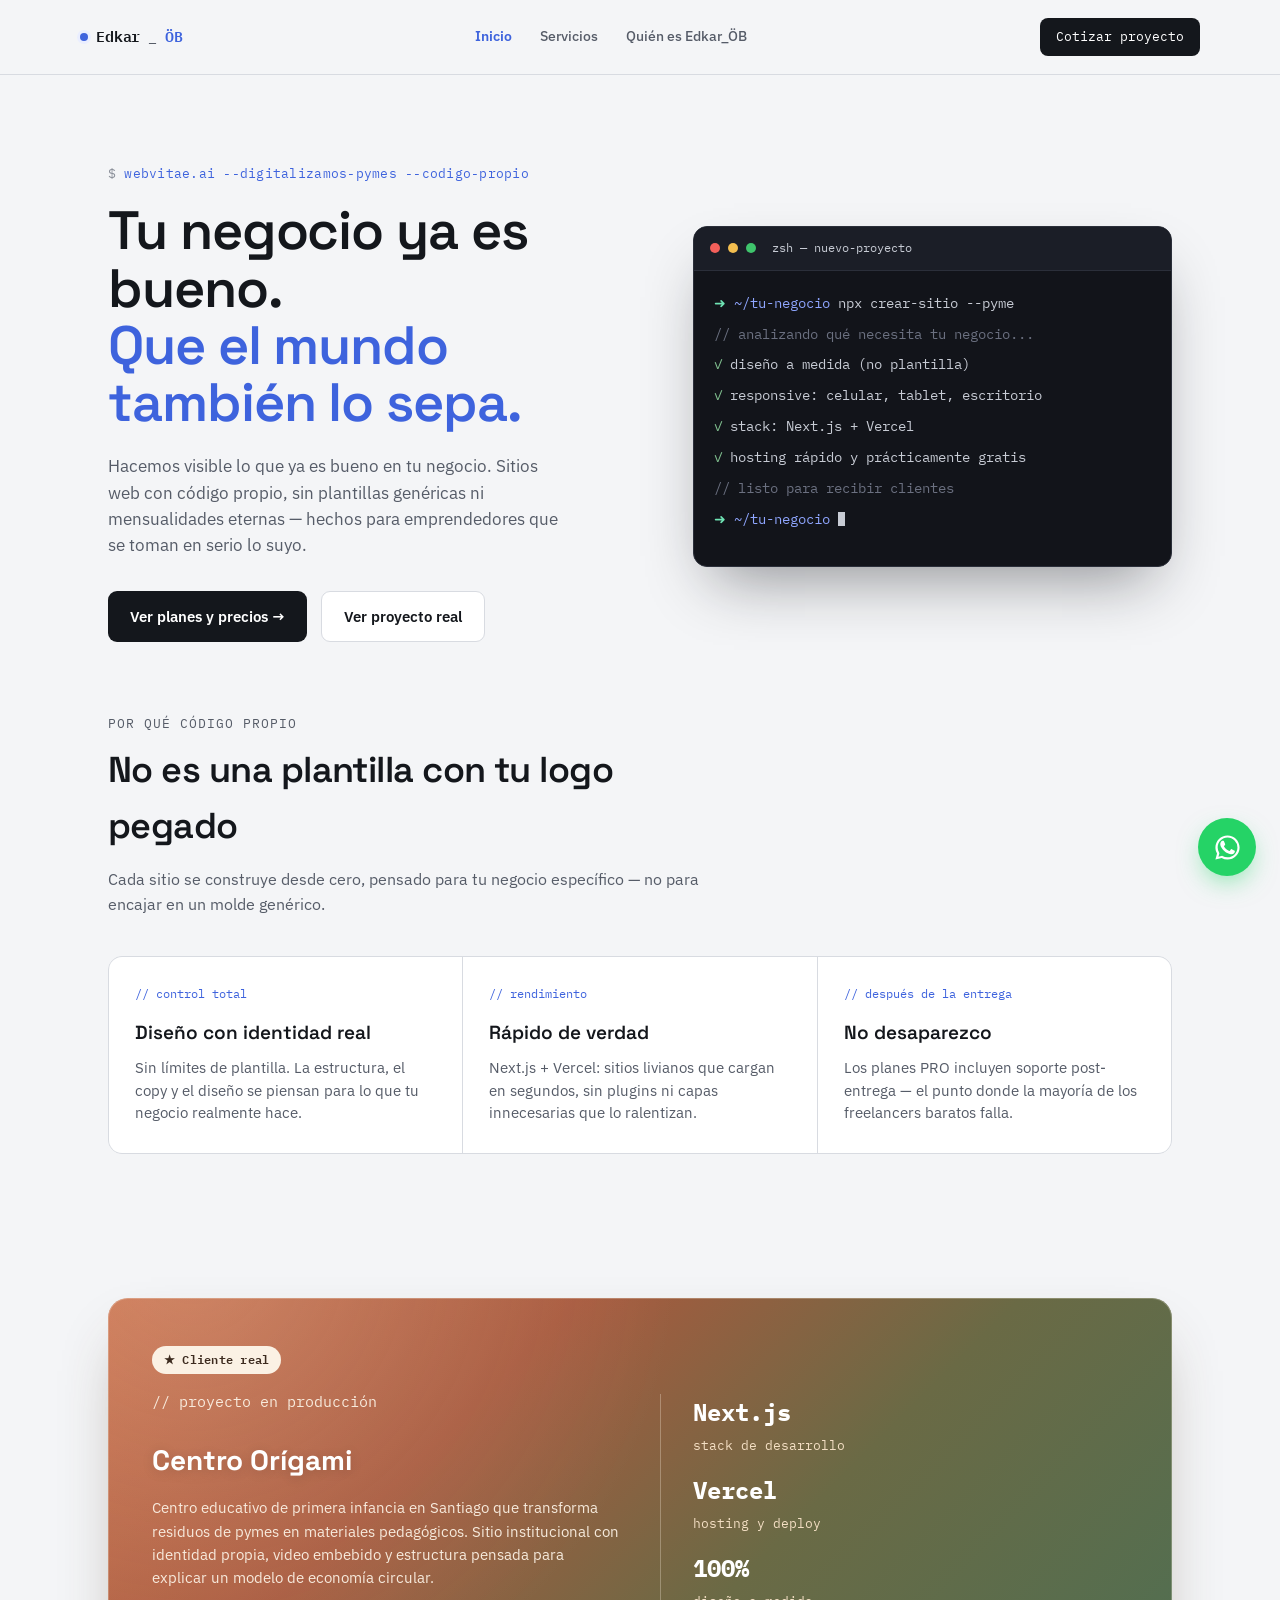
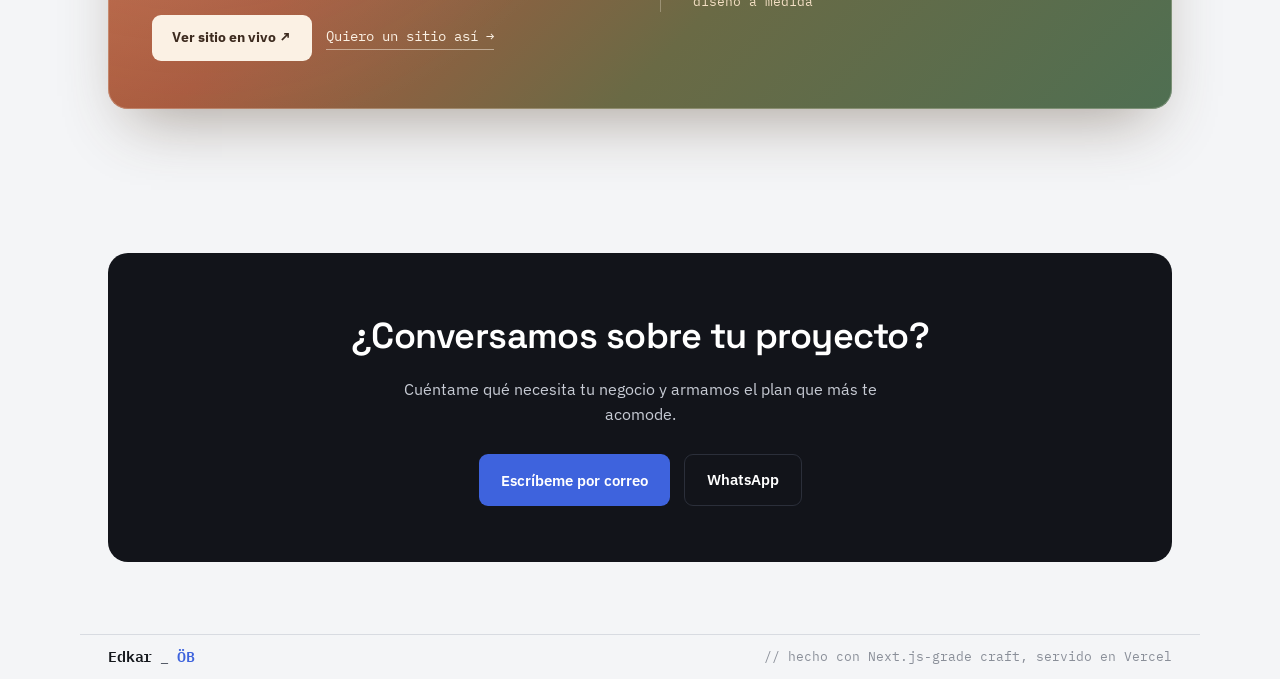
==== index.html @ 4c7115e2 "Editar . del header" ====
<!DOCTYPE html>
<html lang="es">
<head>
<meta charset="UTF-8">
<meta name="viewport" content="width=device-width, initial-scale=1.0">
<title>webvitae.ai — Digitalizamos pymes y emprendedores</title>
<meta name="description" content="Hacemos visible lo que ya es bueno en tu negocio. Sitios web con código propio para emprendedores y pymes chilenas.">
<link rel="preconnect" href="https://fonts.googleapis.com">
<link rel="preconnect" href="https://fonts.gstatic.com" crossorigin>
<link href="https://fonts.googleapis.com/css2?family=Space+Grotesk:wght@400;500;600;700&family=IBM+Plex+Sans:wght@400;500;600&family=IBM+Plex+Mono:wght@400;500;600&display=swap" rel="stylesheet">
<link rel="stylesheet" href="style.css">
</head>
<body>

<a href="https://wa.me/56988052031" target="_blank" rel="noopener" class="wa-float" aria-label="Escríbeme por WhatsApp">
  <svg viewBox="0 0 24 24" fill="#fff" xmlns="http://www.w3.org/2000/svg">
    <path d="M17.472 14.382c-.297-.149-1.758-.867-2.03-.967-.273-.099-.471-.148-.67.15-.197.297-.767.966-.94 1.164-.173.199-.347.223-.644.075-.297-.15-1.255-.463-2.39-1.475-.883-.788-1.48-1.761-1.653-2.059-.173-.297-.018-.458.13-.606.134-.133.298-.347.446-.52.149-.174.198-.298.298-.497.099-.198.05-.371-.025-.52-.075-.149-.669-1.612-.916-2.207-.242-.579-.487-.5-.669-.51-.173-.008-.371-.01-.57-.01-.198 0-.52.074-.792.372-.272.297-1.04 1.016-1.04 2.479 0 1.462 1.065 2.875 1.213 3.074.149.198 2.096 3.2 5.077 4.487.709.306 1.262.489 1.694.625.712.227 1.36.195 1.871.118.571-.085 1.758-.719 2.006-1.413.248-.694.248-1.289.173-1.413-.074-.124-.272-.198-.57-.347z"/>
    <path d="M12.004 2c-5.523 0-10 4.477-10 10 0 1.767.463 3.484 1.343 5.001L2 22l5.117-1.334A9.96 9.96 0 0012.004 22c5.523 0 10-4.477 10-10s-4.477-10-10-10zm0 18.166a8.14 8.14 0 01-4.152-1.136l-.298-.177-3.037.791.81-2.96-.194-.304a8.145 8.145 0 01-1.264-4.38c0-4.508 3.669-8.177 8.177-8.177 2.183 0 4.236.851 5.782 2.398a8.12 8.12 0 012.396 5.781c-.001 4.508-3.67 8.164-8.22 8.164z"/>
  </svg>
</a>

<header>
  <div class="wrap nav">
    <a href="index.html" style="text-decoration:none;color:inherit;">
      <div class="brand"><span class="dot"></span>Edkar<span style="color:var(--ink-soft)">_</span><span style="color:var(--accent)">ÖB</span></div>
    </a>
    <ul class="nav-links nav-mobile-hide">
      <li><a href="index.html" class="active">Inicio</a></li>
      <li><a href="servicios.html">Servicios</a></li>
      <li><a href="quien-es.html">Quién es Edkar_ÖB</a></li>
    </ul>
        <button type="button" class="nav-toggle" onclick="document.querySelector('.nav-links').classList.toggle('open')" aria-label="Abrir menú">
      <span></span><span></span><span></span>
    </button>
    <a class="nav-cta" href="servicios.html#planes">Cotizar proyecto</a>
  </div>
</header>

<main class="wrap">

  <!-- HERO -->
  <section class="hero" style="padding-bottom:0;">
    <div>
      <p class="eyebrow">webvitae.ai --digitalizamos-pymes --codigo-propio</p>
      <h1>Tu negocio ya es bueno.<br><em>Que el mundo también lo sepa.</em></h1>
      <p class="hero-sub">Hacemos visible lo que ya es bueno en tu negocio. Sitios web con código propio, sin plantillas genéricas ni mensualidades eternas — hechos para emprendedores que se toman en serio lo suyo.</p>
      <div class="hero-actions">
        <a href="servicios.html" class="btn btn-primary">Ver planes y precios →</a>
        <a href="#proyecto" class="btn btn-ghost">Ver proyecto real</a>
      </div>
    </div>

    <div class="terminal">
      <div class="terminal-bar">
        <span class="terminal-dot r"></span>
        <span class="terminal-dot y"></span>
        <span class="terminal-dot g"></span>
        <span class="terminal-title">zsh — nuevo-proyecto</span>
      </div>
      <div class="terminal-body">
        <p class="line"><span class="prompt">➜</span> <span class="path">~/tu-negocio</span> npx crear-sitio --pyme</p>
        <p class="line comment">// analizando qué necesita tu negocio...</p>
        <p class="line"><span class="ok">✓</span> diseño a medida (no plantilla)</p>
        <p class="line"><span class="ok">✓</span> responsive: celular, tablet, escritorio</p>
        <p class="line"><span class="ok">✓</span> stack: Next.js + Vercel</p>
        <p class="line"><span class="ok">✓</span> hosting rápido y prácticamente gratis</p>
        <p class="line comment">// listo para recibir clientes</p>
        <p class="line"><span class="prompt">➜</span> <span class="path">~/tu-negocio</span> <span class="cursor"></span></p>
      </div>
    </div>
  </section>

  <!-- DIFERENCIADORES -->
  <section id="servicios">
    <div class="section-head">
      <p class="kicker">Por qué código propio</p>
      <h2>No es una plantilla con tu logo pegado</h2>
      <p class="section-sub">Cada sitio se construye desde cero, pensado para tu negocio específico — no para encajar en un molde genérico.</p>
    </div>
    <div class="diff-grid">
      <div class="diff-card">
        <span class="tag">// control total</span>
        <h3>Diseño con identidad real</h3>
        <p>Sin límites de plantilla. La estructura, el copy y el diseño se piensan para lo que tu negocio realmente hace.</p>
      </div>
      <div class="diff-card">
        <span class="tag">// rendimiento</span>
        <h3>Rápido de verdad</h3>
        <p>Next.js + Vercel: sitios livianos que cargan en segundos, sin plugins ni capas innecesarias que lo ralentizan.</p>
      </div>
      <div class="diff-card">
        <span class="tag">// después de la entrega</span>
        <h3>No desaparezco</h3>
        <p>Los planes PRO incluyen soporte post-entrega — el punto donde la mayoría de los freelancers baratos falla.</p>
      </div>
    </div>
  </section>

  <!-- PROYECTO REAL -->
  <section id="proyecto">
    <div class="case">
      <div>
        <span class="case-badge">★ Cliente real</span>
        <p class="case-label">// proyecto en producción</p>
        <h3>Centro Orígami</h3>
        <p>Centro educativo de primera infancia en Santiago que transforma residuos de pymes en materiales pedagógicos. Sitio institucional con identidad propia, video embebido y estructura pensada para explicar un modelo de economía circular.</p>
        <div class="case-actions">
          <a class="case-cta" href="https://centro-origami.vercel.app/" target="_blank" rel="noopener">Ver sitio en vivo ↗</a>
          <a class="case-link" href="servicios.html">Quiero un sitio así →</a>
        </div>
      </div>
      <div class="case-stats">
        <div class="case-stat"><b>Next.js</b><span>stack de desarrollo</span></div>
        <div class="case-stat"><b>Vercel</b><span>hosting y deploy</span></div>
        <div class="case-stat"><b>100%</b><span>diseño a medida</span></div>
      </div>
    </div>
  </section>

  <!-- CTA -->
  <section id="contacto">
    <div class="cta">
      <h2>¿Conversamos sobre tu proyecto?</h2>
      <p>Cuéntame qué necesita tu negocio y armamos el plan que más te acomode.</p>
      <div class="hero-actions">
        <button type="button" class="btn btn-primary" style="background:var(--accent);color:#fff;border:none;cursor:pointer;font-family:inherit;" onclick="document.getElementById('modalContacto').classList.add('is-open')">Escríbeme por correo</button>
        <a class="btn btn-ghost" href="https://wa.me/56988052031" target="_blank" rel="noopener">WhatsApp</a>
      </div>
    </div>
  </section>

</main>

<footer class="wrap">
  <div class="brand">Edkar<span style="color:var(--ink-soft)">_</span><span style="color:var(--accent)">ÖB</span></div>
  <p class="foot-note">// hecho con Next.js-grade craft, servido en Vercel</p>
</footer>

<!-- MODAL CONTACTO -->
<div class="modal-overlay" id="modalContacto">
  <div class="modal">
    <button type="button" class="modal-close" onclick="document.getElementById('modalContacto').classList.remove('is-open')">✕</button>
    <h3>Escríbeme por correo</h3>
    <p class="modal-sub">Cuéntame de tu proyecto y te respondo directo a tu bandeja.</p>
    <form id="formContacto">
      <input type="hidden" name="access_key" value="90b318c3-a64d-4659-b6a1-30e9441a977b">
      <input type="hidden" name="subject" value="Nuevo contacto desde webvitae.ai">
      <div class="modal-field">
        <label for="fc-nombre">Nombre</label>
        <input id="fc-nombre" type="text" name="name" required>
      </div>
      <div class="modal-field">
        <label for="fc-email">Tu correo</label>
        <input id="fc-email" type="email" name="email" required>
      </div>
      <div class="modal-field">
        <label for="fc-mensaje">Mensaje</label>
        <textarea id="fc-mensaje" name="message" rows="4" required></textarea>
      </div>
      <button type="submit" class="modal-submit" id="fc-submit">Enviar mensaje</button>
      <p class="modal-status" id="fc-status"></p>
    </form>
  </div>
</div>

<script>
  document.getElementById('modalContacto').addEventListener('click', function(e){
    if(e.target === this){ this.classList.remove('is-open'); }
  });

  document.getElementById('formContacto').addEventListener('submit', async function(e){
    e.preventDefault();
    const btn = document.getElementById('fc-submit');
    const status = document.getElementById('fc-status');
    const data = new FormData(this);

    btn.disabled = true;
    btn.textContent = 'Enviando...';
    status.textContent = '';
    status.className = 'modal-status';

    try{
      const res = await fetch('https://api.web3forms.com/submit', {
        method: 'POST',
        headers: { 'Accept': 'application/json' },
        body: data
      });
      const result = await res.json();
      if(result.success){
        status.textContent = '¡Listo! Tu mensaje fue enviado, te responderé pronto.';
        status.className = 'modal-status ok';
        this.reset();
      } else {
        status.textContent = 'Algo falló al enviar. Intenta de nuevo o escríbeme directo a edkarob@gmail.com';
        status.className = 'modal-status err';
      }
    } catch(err){
      status.textContent = 'Algo falló al enviar. Intenta de nuevo o escríbeme directo a edkarob@gmail.com';
      status.className = 'modal-status err';
    } finally {
      btn.disabled = false;
      btn.textContent = 'Enviar mensaje';
    }
  });
</script>

</body>
</html>
---- style.css ----
:root{
    --bg:#F4F5F7;
    --bg-alt:#ECEDF1;
    --ink:#14171C;
    --ink-soft:#565C68;
    --line:#D8DBE1;
    --surface:#12141A;
    --surface-2:#1B1E27;
    --surface-line:#2B2F3A;
    --paper-on-dark:#C7CBD4;
    --accent:#3E63DD;
    --accent-soft:#EAEEFF;
    --pro:#E8A33D;
    --pro-soft:#FCF1DD;
    --diff-add:#4C8C5C;
    --diff-add-bg:#E7F3E9;
    --diff-add-bg-dark:#1C2A20;
    --diff-add-dark:#7FBE8E;
    --diff-off:#8A8F99;
    --radius:14px;
    --font-display:'Space Grotesk', sans-serif;
    --font-body:'IBM Plex Sans', sans-serif;
    --font-mono:'IBM Plex Mono', monospace;
  }

  *{box-sizing:border-box;}
  html{scroll-behavior:smooth;}
  body{
    margin:0;
    background:var(--bg);
    color:var(--ink);
    font-family:var(--font-body);
    line-height:1.55;
    -webkit-font-smoothing:antialiased;
  }
  img{max-width:100%;display:block;}
  a{color:inherit;}
  ::selection{background:var(--accent);color:#fff;}

  .wrap{
    max-width:1120px;
    margin:0 auto;
    padding:0 28px;
  }

  /* ---------- Header ---------- */
  header{
    position:sticky;
    top:0;
    z-index:50;
    background:rgba(244,245,247,0.86);
    backdrop-filter:blur(10px);
    border-bottom:1px solid var(--line);
  }
  .nav{position:relative;
    display:flex;
    align-items:center;
    justify-content:space-between;
    padding:18px 0;
  }
  .brand{
    font-family:var(--font-mono);
    font-weight:600;
    font-size:15px;
    letter-spacing:-0.01em;
    display:flex;
    align-items:center;
    gap:8px;
  }
  .brand .dot{
    width:8px;height:8px;border-radius:50%;
    background:var(--accent);
    box-shadow:0 0 0 3px var(--accent-soft);
  }
  .nav-links{
    display:flex;
    gap:28px;
    font-size:14px;
    font-weight:500;
    list-style:none;
    margin:0;padding:0;
  }
  .nav-links a{text-decoration:none;color:var(--ink-soft);display:inline-block;transition:color .18s ease, transform .18s ease;}
  .nav-links a:hover{color:var(--accent);transform:translateY(-2px);}
  .nav-links a.active{color:var(--accent);font-weight:600;}
  .nav-cta{
    font-family:var(--font-mono);
    font-size:13px;
    background:var(--ink);
    color:#fff;
    padding:9px 16px;
    border-radius:8px;
    text-decoration:none;
    white-space:nowrap;
    transition:transform .15s ease, box-shadow .15s ease, background .15s ease;
  }
  .nav-cta:hover{
    transform:translateY(-1px);
    background:var(--accent);
    box-shadow:0 8px 18px -6px rgba(62,99,221,0.45);
  }
  .nav-mobile-hide{display:flex;}
.nav-toggle{display:none;background:none;border:none;cursor:pointer;padding:6px;flex-direction:column;gap:5px;}
.nav-toggle span{display:block;width:22px;height:2px;background:var(--ink);border-radius:2px;}
@media (max-width:720px){
  .nav-mobile-hide{display:none;}
  .nav-toggle{display:flex;}
  .nav-links.open{display:flex;flex-direction:column;position:absolute;top:100%;left:0;right:0;background:var(--bg);border-bottom:1px solid var(--line);padding:16px 18px;gap:14px;box-shadow:0 12px 24px -12px rgba(0,0,0,0.15);}
}

  /* ---------- Hero / terminal ---------- */
  .hero{
    padding:76px 0 64px;
    display:grid;
    grid-template-columns:1.05fr 0.95fr;
    gap:56px;
    align-items:center;
  }
  @media (max-width:900px){
    .hero{grid-template-columns:1fr;padding:48px 0 40px;gap:40px;}
  }
  .eyebrow{
    font-family:var(--font-mono);
    font-size:13px;
    color:var(--accent);
    letter-spacing:0.02em;
    margin-bottom:18px;
    display:flex;
    align-items:center;
    gap:8px;
  }
  .eyebrow::before{content:"$";color:var(--diff-off);}
  h1{
    font-family:var(--font-display);
    font-size:clamp(34px,4.6vw,54px);
    line-height:1.06;
    letter-spacing:-0.02em;
    margin:0 0 22px;
    font-weight:600;
  }
  h1 em{
    font-style:normal;
    color:var(--accent);
  }
  .hero-sub{
    font-size:17px;
    color:var(--ink-soft);
    max-width:46ch;
    margin:0 0 32px;
  }
  .hero-actions{
    display:flex;
    gap:14px;
    flex-wrap:wrap;
  }
  .btn{
    font-family:var(--font-body);
    font-weight:600;
    font-size:15px;
    padding:13px 22px;
    border-radius:9px;
    text-decoration:none;
    display:inline-flex;
    align-items:center;
    gap:8px;
    transition:transform .15s ease, box-shadow .15s ease;
  }
  .btn-primary{
    background:var(--ink);
    color:#fff;
  }
  .btn-primary:hover{transform:translateY(-1px);box-shadow:0 6px 16px rgba(20,23,28,0.22);}
  .btn-ghost{
    border:1px solid var(--line);
    color:var(--ink);
    background:#fff;
  }
  .btn-ghost:hover{border-color:var(--ink);}

  /* terminal card */
  .terminal{
    background:var(--surface);
    border-radius:var(--radius);
    overflow:hidden;
    box-shadow:0 30px 60px -20px rgba(18,20,26,0.45);
    border:1px solid var(--surface-line);
  }
  .terminal-bar{
    display:flex;
    align-items:center;
    gap:8px;
    padding:12px 16px;
    background:var(--surface-2);
    border-bottom:1px solid var(--surface-line);
  }
  .terminal-dot{width:10px;height:10px;border-radius:50%;}
  .terminal-dot.r{background:#F35F5A;}
  .terminal-dot.y{background:#F3BE4F;}
  .terminal-dot.g{background:#3FC46C;}
  .terminal-title{
    margin-left:8px;
    font-family:var(--font-mono);
    font-size:12px;
    color:var(--paper-on-dark);
  }
  .terminal-body{
    padding:22px 20px 26px;
    font-family:var(--font-mono);
    font-size:13.5px;
    color:var(--paper-on-dark);
    min-height:230px;
  }

  .terminal-photo img{
  display:block;
  width:100%;
  height:320px;
  object-fit:cover;
  object-position:center 20%;
}
@media (max-width:900px){
  .terminal-photo img{height:260px;}
}

  .terminal-body .line{margin:0 0 10px;white-space:pre-wrap;}
  .terminal-body .prompt{color:#6FE3B4;}
  .terminal-body .path{color:#8FA6FF;}
  .terminal-body .comment{color:#6B7080;}
  .terminal-body .ok{color:#7FBE8E;}
  .cursor{
    display:inline-block;
    width:7px;height:14px;
    background:#C7CBD4;
    vertical-align:-2px;
    animation:blink 1s steps(1) infinite;
  }
  @keyframes blink{50%{opacity:0;}}
  @media (prefers-reduced-motion:reduce){
    .cursor{animation:none;}
  }

  /* ---------- Section shell ---------- */
  section{padding:72px 0;}
  .section-head{
    max-width:640px;
    margin:0 0 40px;
  }
  .kicker{
    font-family:var(--font-mono);
    font-size:12.5px;
    color:var(--ink-soft);
    text-transform:uppercase;
    letter-spacing:0.08em;
    margin:0 0 10px;
  }
  h2{
    font-family:var(--font-display);
    font-size:clamp(26px,3.2vw,36px);
    letter-spacing:-0.015em;
    margin:0 0 12px;
    font-weight:600;
  }
  .section-sub{color:var(--ink-soft);font-size:16px;margin:0;}

  /* ---------- Diferenciadores ---------- */
  .diff-grid{
    display:grid;
    grid-template-columns:repeat(3,1fr);
    gap:1px;
    background:var(--line);
    border:1px solid var(--line);
    border-radius:var(--radius);
    overflow:hidden;
  }
  @media (max-width:800px){
    .diff-grid{grid-template-columns:1fr;}
  }
  .diff-card{
    background:#fff;
    padding:28px 26px;
    transition:transform .22s ease, box-shadow .22s ease;
    position:relative;
    z-index:1;
  }
  .diff-card:hover{
    transform:translateY(-6px);
    box-shadow:0 20px 36px -16px rgba(62,99,221,0.45);
    border-bottom:2px solid var(--accent);
  }
  .diff-card .tag{
    font-family:var(--font-mono);
    font-size:12px;
    color:var(--accent);
    margin-bottom:14px;
    display:block;
  }
  .diff-card h3{
    font-family:var(--font-display);
    font-size:19px;
    margin:0 0 10px;
    font-weight:600;
  }
  .diff-card p{
    color:var(--ink-soft);
    font-size:14.5px;
    margin:0;
  }

  /* ---------- Proyecto real ---------- */
  .case{
    --clay:#C96F4A;
    --moss:#4F6F52;
    --cream:#FBF1E4;
    background:
      radial-gradient(circle at 8% -10%, rgba(251,241,228,0.18), transparent 45%),
      linear-gradient(135deg, var(--clay) 0%, #A85A3E 32%, #6A6A45 62%, var(--moss) 100%);
    border-radius:20px;
    padding:48px 44px;
    display:grid;
    grid-template-columns:1fr 1fr;
    gap:40px;
    align-items:center;
    color:var(--cream);
    position:relative;
    overflow:hidden;
    box-shadow:0 30px 60px -22px rgba(80,60,40,0.45);
  }
  .case::after{
    content:"";
    position:absolute;
    inset:0;
    border-radius:20px;
    border:1px solid rgba(251,241,228,0.25);
    pointer-events:none;
  }
  @media (max-width:800px){
    .case{grid-template-columns:1fr;padding:32px 26px;}
  }
  .case-badge{
    display:inline-flex;
    align-items:center;
    gap:6px;
    font-family:var(--font-mono);
    font-size:11.5px;
    font-weight:600;
    letter-spacing:0.02em;
    color:#3D2B1F;
    background:var(--cream);
    padding:5px 12px;
    border-radius:20px;
    margin-bottom:16px;
  }
  .case-label{
    font-family:var(--font-mono);
    font-size:12.5px;
    color:#F4DFC4;
    margin-bottom:10px;
  }
  .case h3{
    font-family:var(--font-display);
    font-size:28px;
    margin:0 0 14px;
    font-weight:700;
    color:#fff;
    text-shadow:0 2px 12px rgba(0,0,0,0.15);
  }
  .case p{
    color:var(--cream);
    opacity:0.95;
    font-size:15px;
    margin:0 0 26px;
  }
  .case-actions{
    display:flex;
    gap:14px;
    flex-wrap:wrap;
    align-items:center;
  }
  .case-link{
    font-family:var(--font-mono);
    font-size:14px;
    color:var(--cream);
    text-decoration:none;
    border-bottom:1px solid rgba(251,241,228,0.5);
    padding-bottom:2px;
  }
  .case-link:hover{border-color:var(--cream);}
  .case-cta{
    font-family:var(--font-body);
    font-weight:700;
    font-size:14px;
    background:var(--cream);
    color:#3D2B1F;
    padding:12px 20px;
    border-radius:9px;
    text-decoration:none;
    transition:transform .15s ease, box-shadow .15s ease;
  }
  .case-cta:hover{
    transform:translateY(-2px);
    box-shadow:0 10px 22px -8px rgba(0,0,0,0.35);
  }
  .case-stats{
    display:flex;
    flex-direction:column;
    gap:16px;
    font-family:var(--font-mono);
    border-left:1px solid rgba(251,241,228,0.3);
    padding-left:32px;
  }
  @media (max-width:800px){
    .case-stats{border-left:none;padding-left:0;border-top:1px solid rgba(251,241,228,0.3);padding-top:20px;}
  }
  .case-stat b{display:block;font-size:24px;color:#fff;font-weight:700;}
  .case-stat span{font-size:12.5px;color:#F4DFC4;}

  /* ---------- Pricing cards ---------- */
  .plans{
    display:grid;
    grid-template-columns:repeat(3,1fr);
    gap:20px;
    align-items:stretch;
  }
  @media (max-width:900px){
    .plans{grid-template-columns:1fr;}
  }
  .plan{
    background:var(--surface);
    border-radius:var(--radius);
    overflow:hidden;
    display:flex;
    flex-direction:column;
    border:1px solid var(--surface-line);
    position:relative;
    transition:transform .22s ease, box-shadow .22s ease, border-color .22s ease;
  }
  .plan:hover{
    transform:translateY(-6px);
    border-color:var(--accent);
    box-shadow:0 26px 44px -18px rgba(20,23,28,0.35);
  }
  .plan.is-pro{
    border-color:var(--accent);
    box-shadow:0 24px 48px -18px rgba(62,99,221,0.4);
  }
  .plan.is-pro:hover{
    transform:translateY(-6px) scale(1.015);
    border-color:var(--accent);
    box-shadow:0 30px 56px -16px rgba(62,99,221,0.55);
  }
  .plan-tab{
    display:flex;
    align-items:center;
    justify-content:space-between;
    padding:14px 18px;
    background:var(--surface-2);
    border-bottom:1px solid var(--surface-line);
  }
  .plan-tab .filename{
    font-family:var(--font-mono);
    font-size:12.5px;
    color:var(--paper-on-dark);
  }
  .badge-pro{
    font-family:var(--font-mono);
    font-size:10px;
    background:var(--accent);
    color:#fff;
    padding:3px 8px;
    border-radius:20px;
    font-weight:600;
    letter-spacing:0.02em;
  }
  .plan-head{
    padding:26px 22px 18px;
  }
  .plan-name{
    font-family:var(--font-display);
    font-size:27px;
    color:#fff;
    font-weight:700;
    letter-spacing:-0.01em;
    margin:0 0 6px;
  }
  .plan-tagline{
    font-size:13px;
    color:var(--diff-off);
    margin:0 0 20px;
  }
  .plan-price{
    font-family:var(--font-mono);
    font-size:32px;
    color:#fff;
    font-weight:600;
    display:flex;
    align-items:baseline;
    gap:6px;
  }
  .plan-price .cur{font-size:16px;color:var(--diff-off);}
  .plan-price.small{font-size:22px;}
  .plan-body{
    padding:4px 22px 26px;
    font-family:var(--font-mono);
    font-size:13px;
    flex:1;
    display:flex;
    flex-direction:column;
    gap:9px;
  }
  .plan-body .l{display:flex;gap:8px;color:#EDEFF3;}
  .plan-body .plus{color:var(--diff-add-dark);}
  .plan-body .minus{color:var(--diff-off);text-decoration:line-through;text-decoration-color:#3A3F4B;}
  .plan-foot{
    padding:18px 22px 26px;
  }
  .plan-btn{
    display:block;
    text-align:center;
    width:100%;
    padding:12px;
    border-radius:8px;
    font-weight:600;
    font-size:14px;
    text-decoration:none;
    background:#fff;
    color:var(--ink);
    transition:transform .18s ease, box-shadow .18s ease, background .18s ease;
  }
  .plan-btn:hover{
    transform:translateY(-2px);
    box-shadow:0 10px 22px -8px rgba(0,0,0,0.35);
    background:var(--accent);
    color:#fff;
  }
  .plan.is-pro .plan-btn{
    background:var(--accent);
    color:#fff;
  }
  .plan.is-pro .plan-btn:hover{
    background:#5a7ef0;
    color:#fff;
    box-shadow:0 10px 24px -8px rgba(62,99,221,0.55);
  }
  .plan-meta{
    font-family:var(--font-mono);
    font-size:11.5px;
    color:var(--diff-off);
    margin-top:10px;
    text-align:center;
  }

  /* ---------- Modal contacto ---------- */
  .modal-overlay{
    position:fixed;
    inset:0;
    background:rgba(15,17,21,0.6);
    backdrop-filter:blur(3px);
    display:none;
    align-items:center;
    justify-content:center;
    padding:20px;
    z-index:200;
  }
  .modal-overlay.is-open{display:flex;}
  .modal{
    background:#fff;
    border-radius:16px;
    width:100%;
    max-width:440px;
    padding:30px 28px 26px;
    position:relative;
    box-shadow:0 40px 80px -20px rgba(0,0,0,0.4);
  }
  .modal-close{
    position:absolute;
    top:16px;right:16px;
    width:30px;height:30px;
    border:none;
    background:var(--bg-alt);
    border-radius:50%;
    font-size:16px;
    cursor:pointer;
    color:var(--ink-soft);
    line-height:1;
  }
  .modal-close:hover{background:var(--line);color:var(--ink);}
  .modal h3{
    font-family:var(--font-display);
    font-size:21px;
    margin:0 0 6px;
    font-weight:600;
  }
  .modal p.modal-sub{
    color:var(--ink-soft);
    font-size:14px;
    margin:0 0 20px;
  }
  .modal-field{margin-bottom:14px;}
  .modal-field label{
    display:block;
    font-family:var(--font-mono);
    font-size:12px;
    color:var(--ink-soft);
    margin-bottom:6px;
  }
  .modal-field input,
  .modal-field textarea{
    width:100%;
    padding:11px 13px;
    border:1px solid var(--line);
    border-radius:8px;
    font-family:var(--font-body);
    font-size:14px;
    color:var(--ink);
    background:var(--bg);
    resize:vertical;
  }
  .modal-field input:focus,
  .modal-field textarea:focus{outline:2px solid var(--accent);outline-offset:1px;}
  .modal-submit{
    width:100%;
    padding:13px;
    border:none;
    border-radius:8px;
    background:var(--ink);
    color:#fff;
    font-weight:600;
    font-size:14.5px;
    cursor:pointer;
    transition:transform .15s ease, background .15s ease;
    margin-top:4px;
  }
  .modal-submit:hover{transform:translateY(-1px);background:var(--accent);}
  .modal-submit:disabled{opacity:0.6;cursor:not-allowed;transform:none;}
  .modal-status{
    font-size:13px;
    margin-top:12px;
    text-align:center;
  }
  .modal-status.ok{color:var(--diff-add);}
  .modal-status.err{color:#D9534F;}

  /* ---------- CTA / Footer ---------- */
  .cta{
    background:var(--surface);
    border-radius:20px;
    padding:56px 44px;
    text-align:center;
    color:#fff;
  }
  .cta h2{color:#fff;}
  .cta p{color:var(--paper-on-dark);max-width:52ch;margin:0 auto 28px;}
  .cta .hero-actions{justify-content:center;}
  .cta .btn-ghost{background:transparent;border-color:var(--surface-line);color:#fff;}

  footer{
    padding:36px 0 48px;
    border-top:1px solid var(--line);
    margin-top:20px;
    display:flex;
    justify-content:space-between;
    align-items:center;
    flex-wrap:wrap;
    gap:12px;
  }
  footer .brand{color:var(--ink);}
  footer .foot-note{
    font-family:var(--font-mono);
    font-size:12.5px;
    color:var(--diff-off);
  }
  /* ---------- Ajustes móvil (celular) ---------- */
  @media (max-width:600px){
    .wrap{padding:0 18px;}
    section{padding:48px 0;}
    .nav{padding:14px 0;}
    .brand{font-size:14px;}
    .nav-cta{font-size:12px;padding:8px 12px;}
    .terminal-body{font-size:12.5px;padding:18px 16px 22px;min-height:0;}
    .hero-actions .btn{width:100%;justify-content:center;}
    .plan-tab{flex-wrap:wrap;gap:8px;row-gap:6px;}
    .badge-pro{font-size:9px;padding:3px 7px;white-space:normal;text-align:center;}
    .plan-price{font-size:26px;}
    .case{padding:26px 20px;}
    .case h3{font-size:22px;}
    .cta{padding:40px 22px;}
    .cta .hero-actions{flex-direction:column;width:100%;}
    .cta .btn{width:100%;justify-content:center;}
    .modal{padding:26px 20px 22px;}
    footer{flex-direction:column;align-items:flex-start;}
  }
  /* ---------- Botón flotante WhatsApp ---------- */
  .wa-float{
    position:fixed;
    bottom:24px;
    right:24px;
    width:58px;
    height:58px;
    background:#25D366;
    border-radius:50%;
    display:flex;
    align-items:center;
    justify-content:center;
    box-shadow:0 10px 26px -6px rgba(37,211,102,0.55);
    z-index:150;
    transition:transform .2s ease, box-shadow .2s ease;
    animation:wa-pulse 2.6s ease-in-out infinite;
  }
  .wa-float:hover{
    transform:translateY(-3px) scale(1.06);
    box-shadow:0 14px 32px -6px rgba(37,211,102,0.7);
    animation-play-state:paused;
  }
  .wa-float svg{width:29px;height:29px;}
  @keyframes wa-pulse{
    0%,100%{box-shadow:0 10px 26px -6px rgba(37,211,102,0.55);}
    50%{box-shadow:0 10px 26px -6px rgba(37,211,102,0.9), 0 0 0 8px rgba(37,211,102,0.15);}
  }
  @media (prefers-reduced-motion:reduce){
    .wa-float{animation:none;}
  }
  @media (max-width:600px){
    .wa-float{width:52px;height:52px;bottom:18px;right:18px;}
    .wa-float svg{width:26px;height:26px;}
  }
@media (min-width:801px){
  .diff-grid-4{grid-template-columns:repeat(2,1fr);}
}
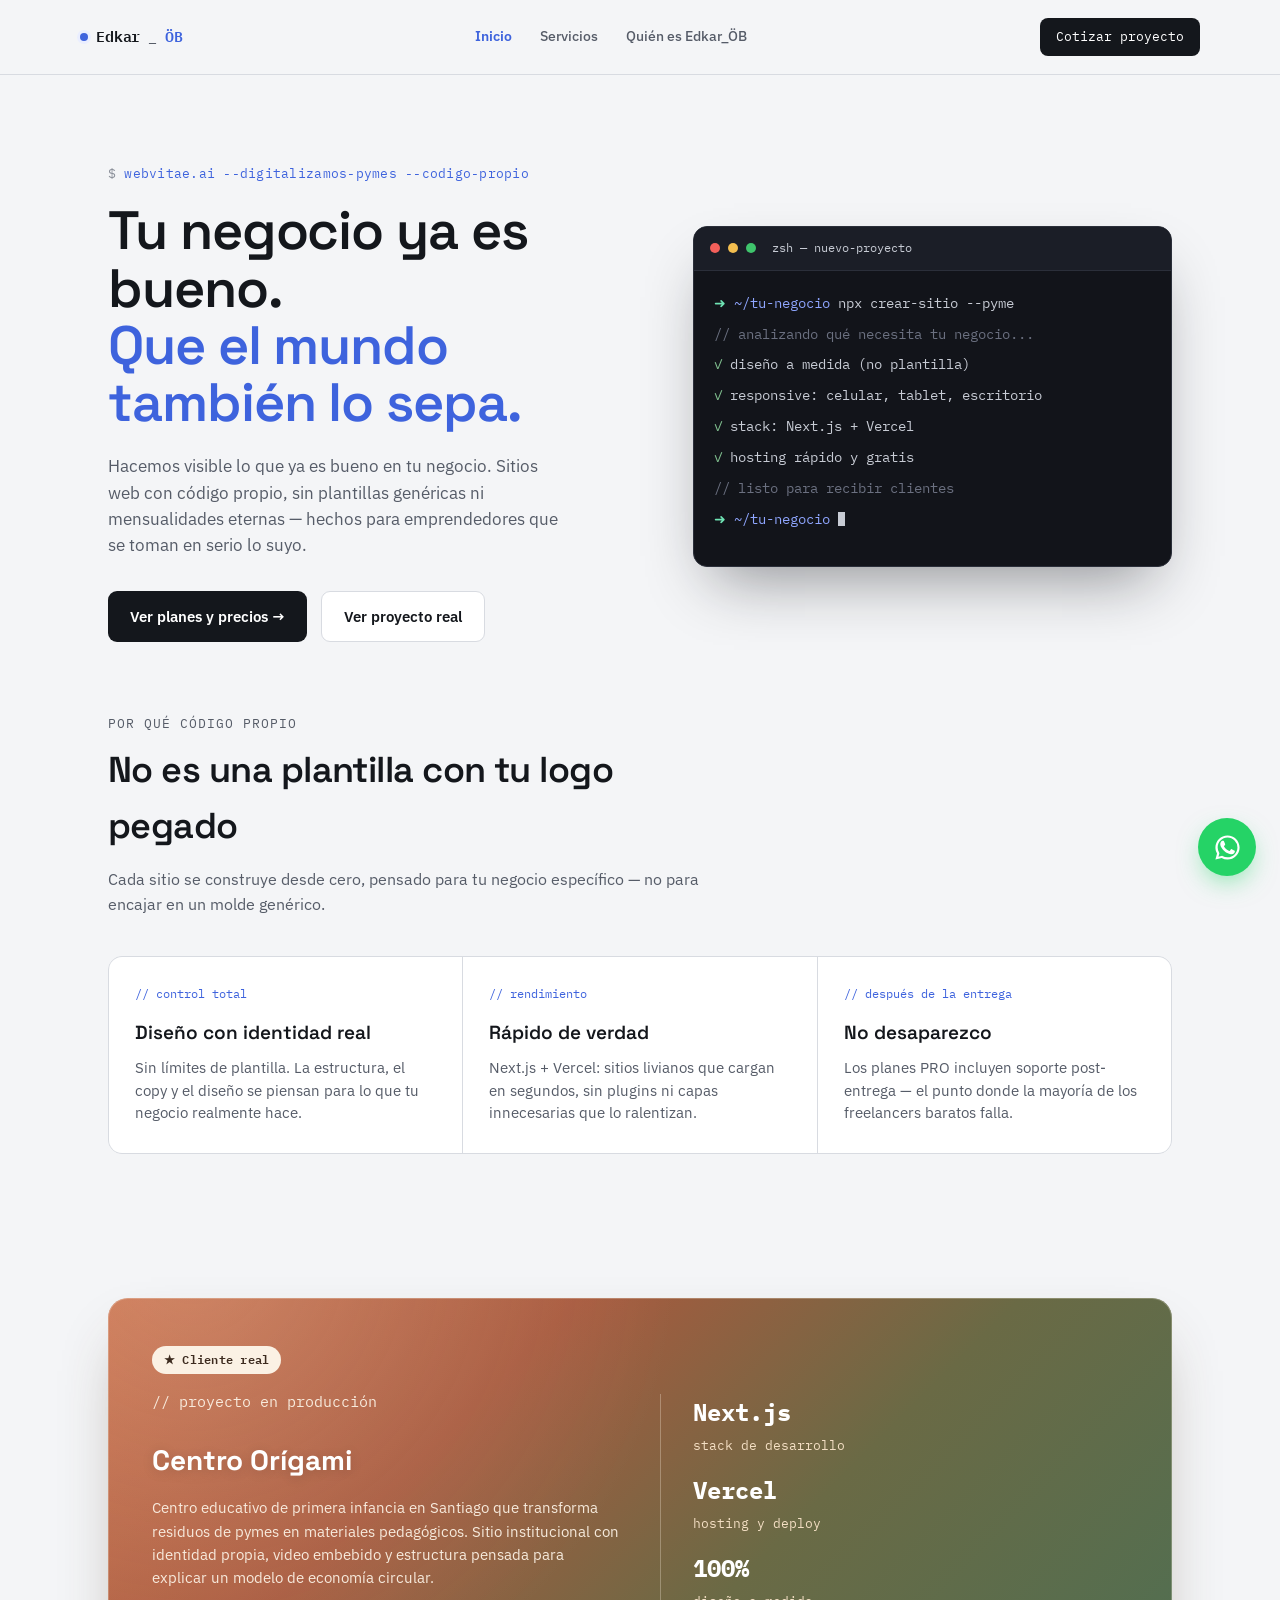
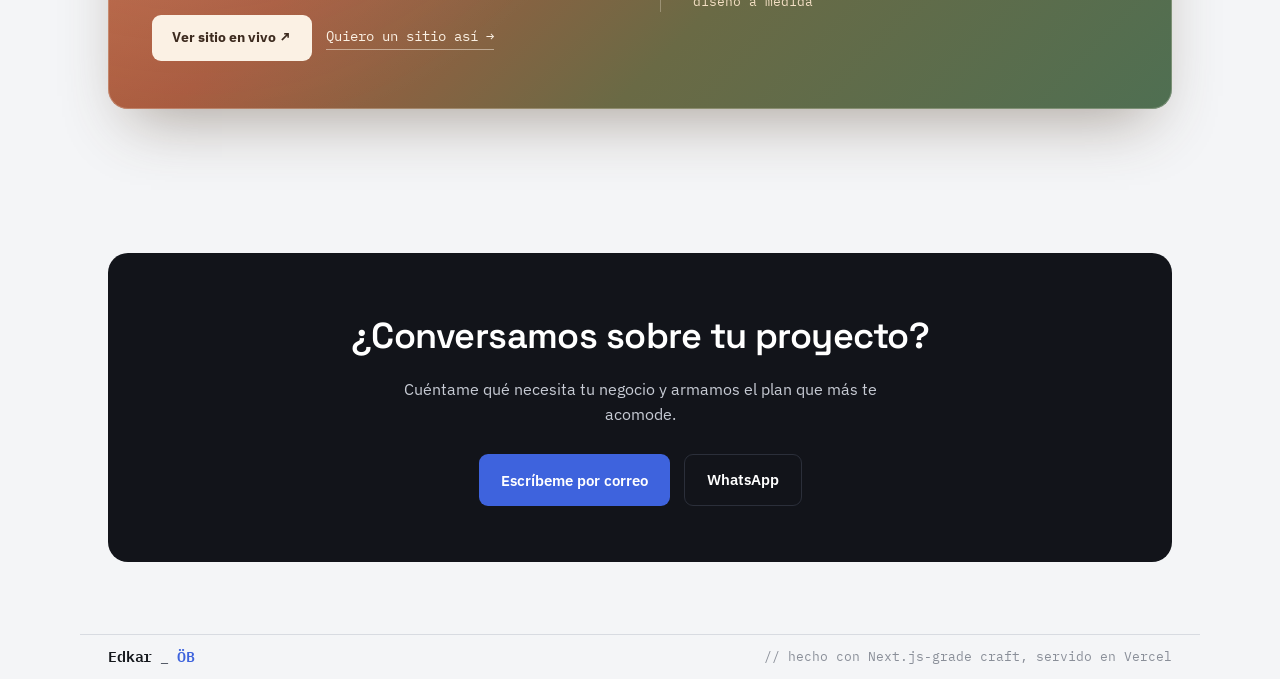
==== commit 5ff88c9e: "editar cuadro negro" ====
--- a/index.html
+++ b/index.html
@@ -63,7 +63,7 @@
         <p class="line"><span class="ok">✓</span> diseño a medida (no plantilla)</p>
         <p class="line"><span class="ok">✓</span> responsive: celular, tablet, escritorio</p>
         <p class="line"><span class="ok">✓</span> stack: Next.js + Vercel</p>
-        <p class="line"><span class="ok">✓</span> hosting rápido y prácticamente gratis</p>
+        <p class="line"><span class="ok">✓</span> hosting rápido y gratis</p>
         <p class="line comment">// listo para recibir clientes</p>
         <p class="line"><span class="prompt">➜</span> <span class="path">~/tu-negocio</span> <span class="cursor"></span></p>
       </div>
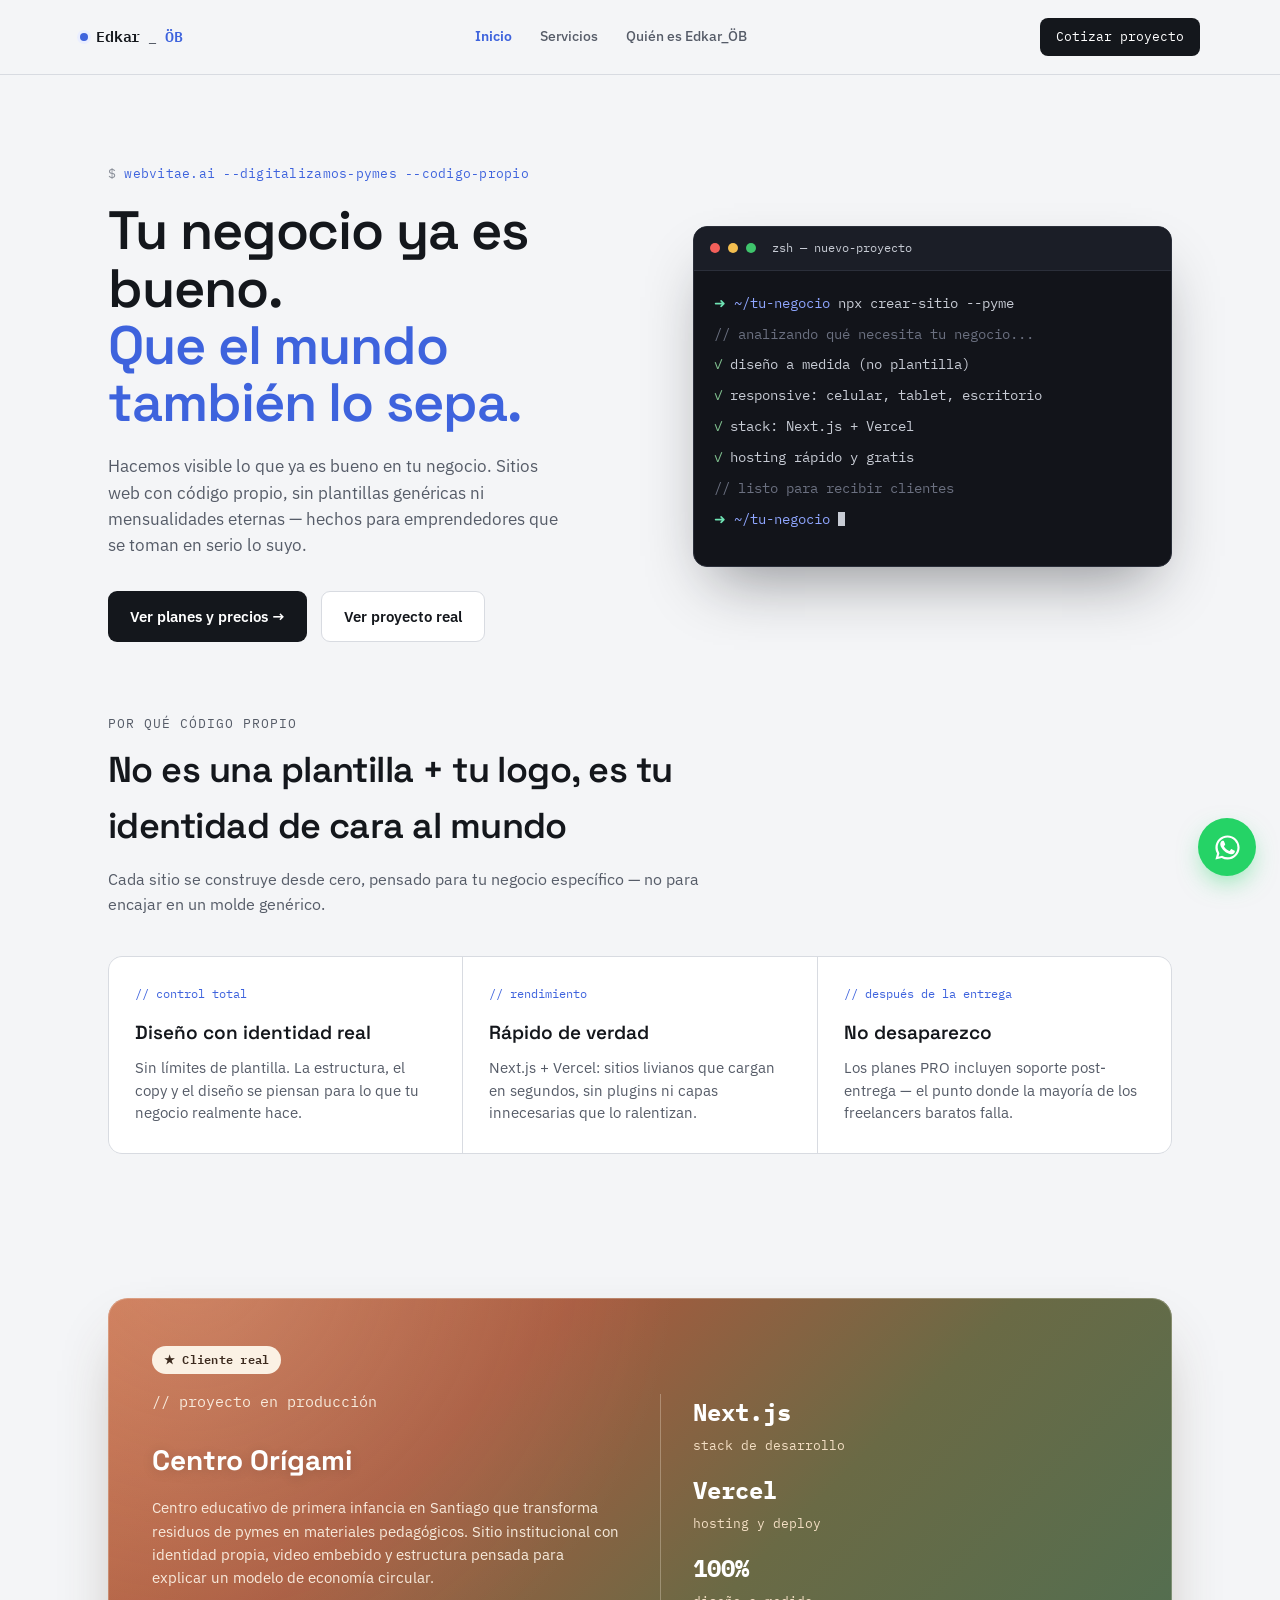
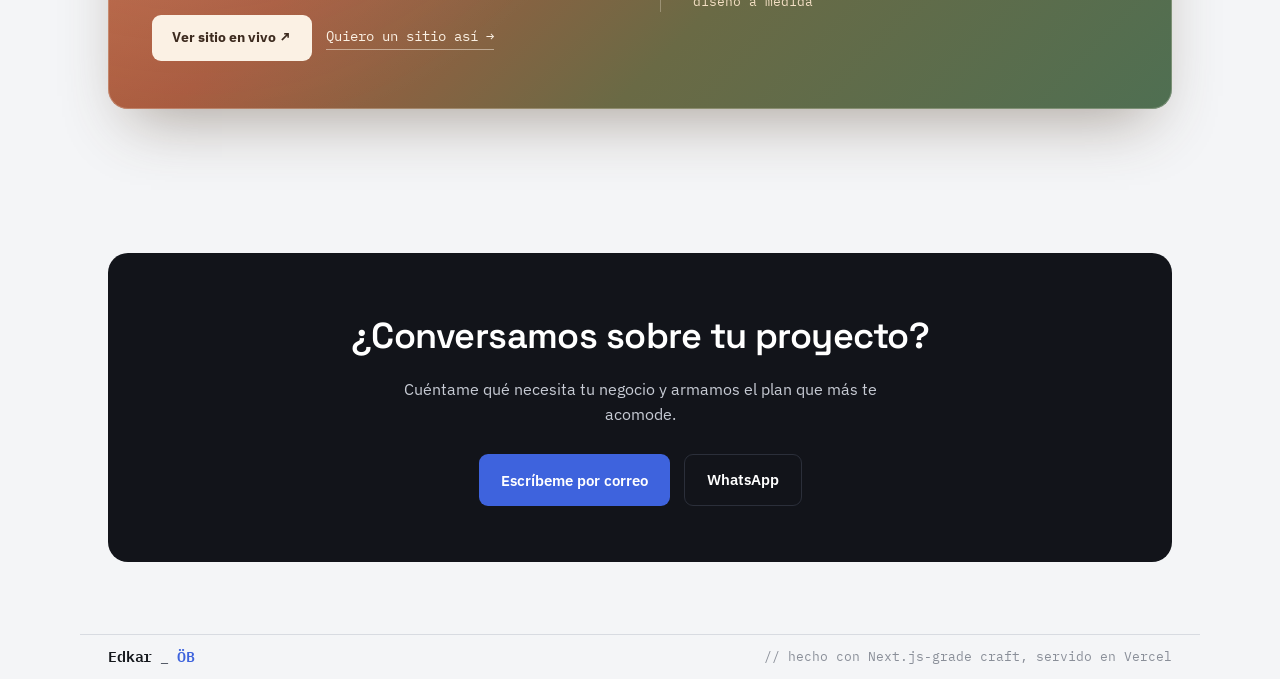
==== commit daca2f46: "editar second header" ====
--- a/index.html
+++ b/index.html
@@ -74,7 +74,7 @@
   <section id="servicios">
     <div class="section-head">
       <p class="kicker">Por qué código propio</p>
-      <h2>No es una plantilla con tu logo pegado</h2>
+      <h2>No es una plantilla + tu logo, es tu identidad de cara al mundo</h2>
       <p class="section-sub">Cada sitio se construye desde cero, pensado para tu negocio específico — no para encajar en un molde genérico.</p>
     </div>
     <div class="diff-grid">
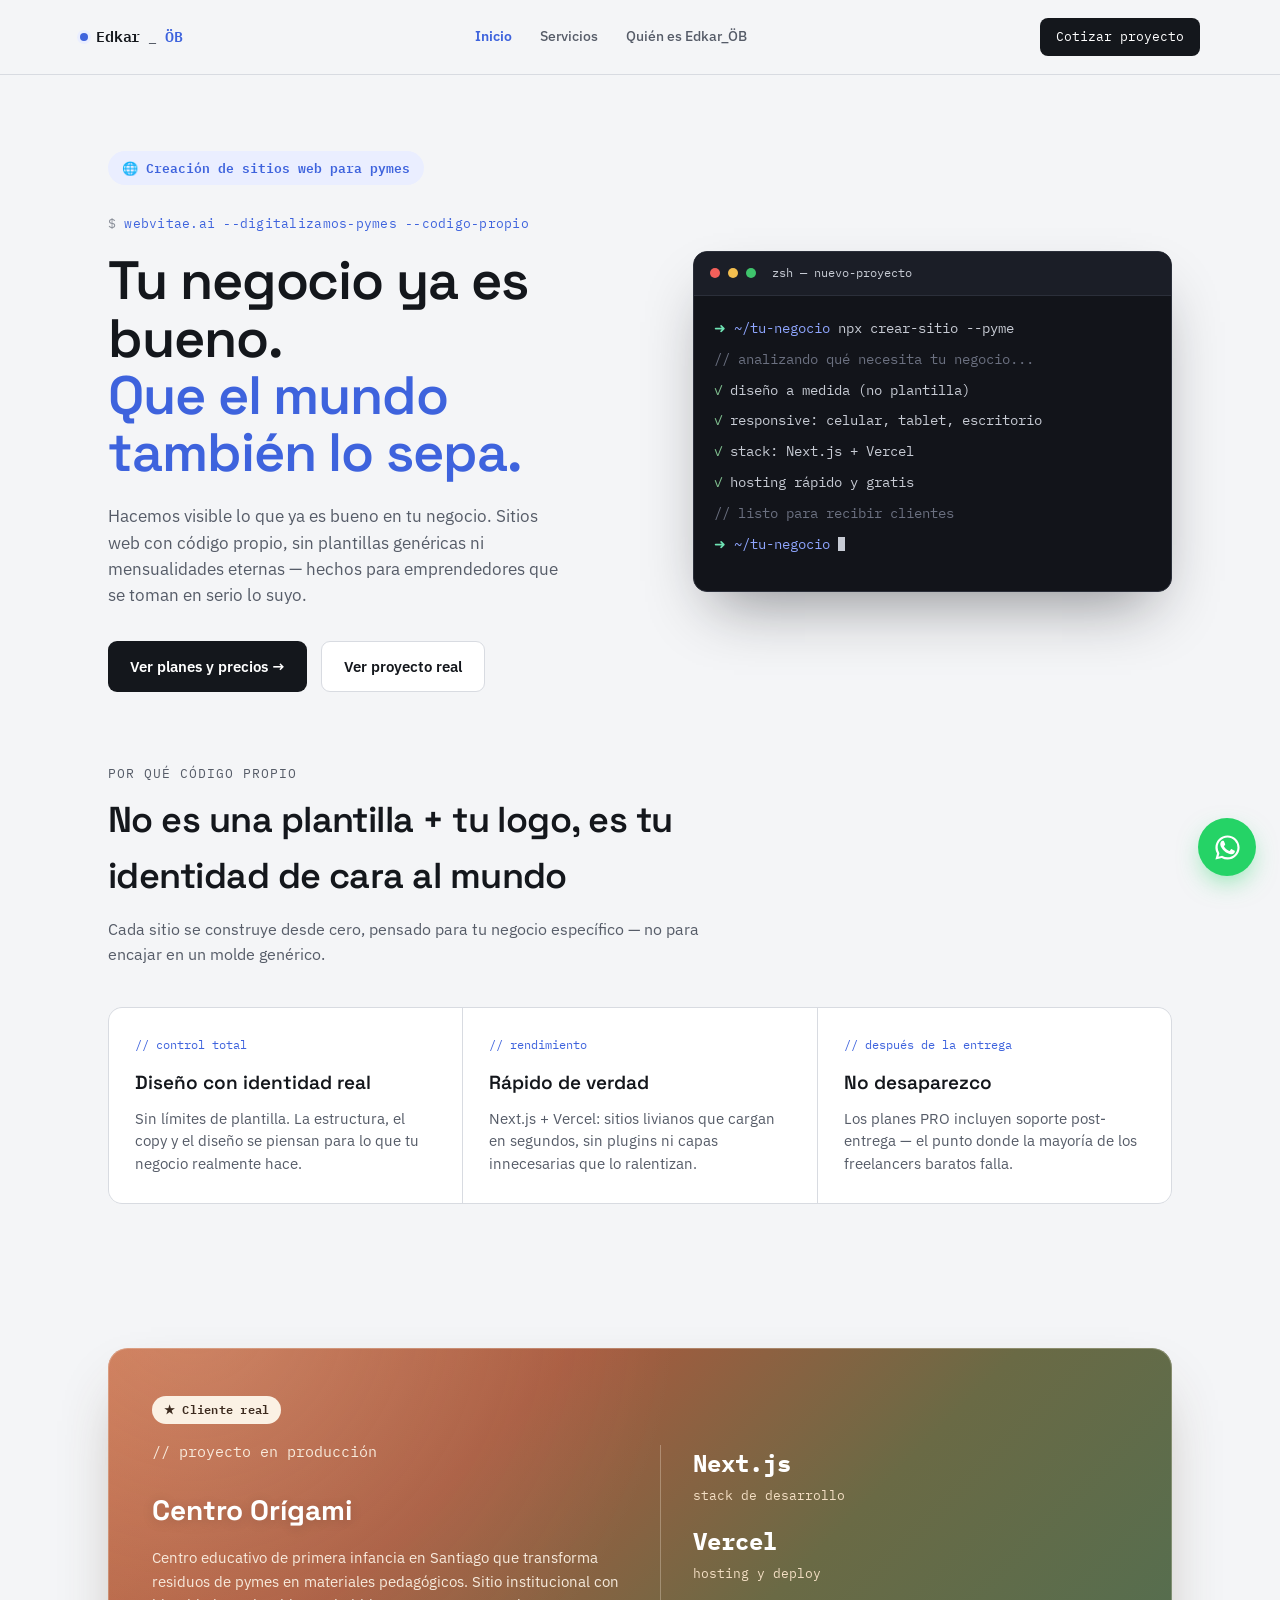
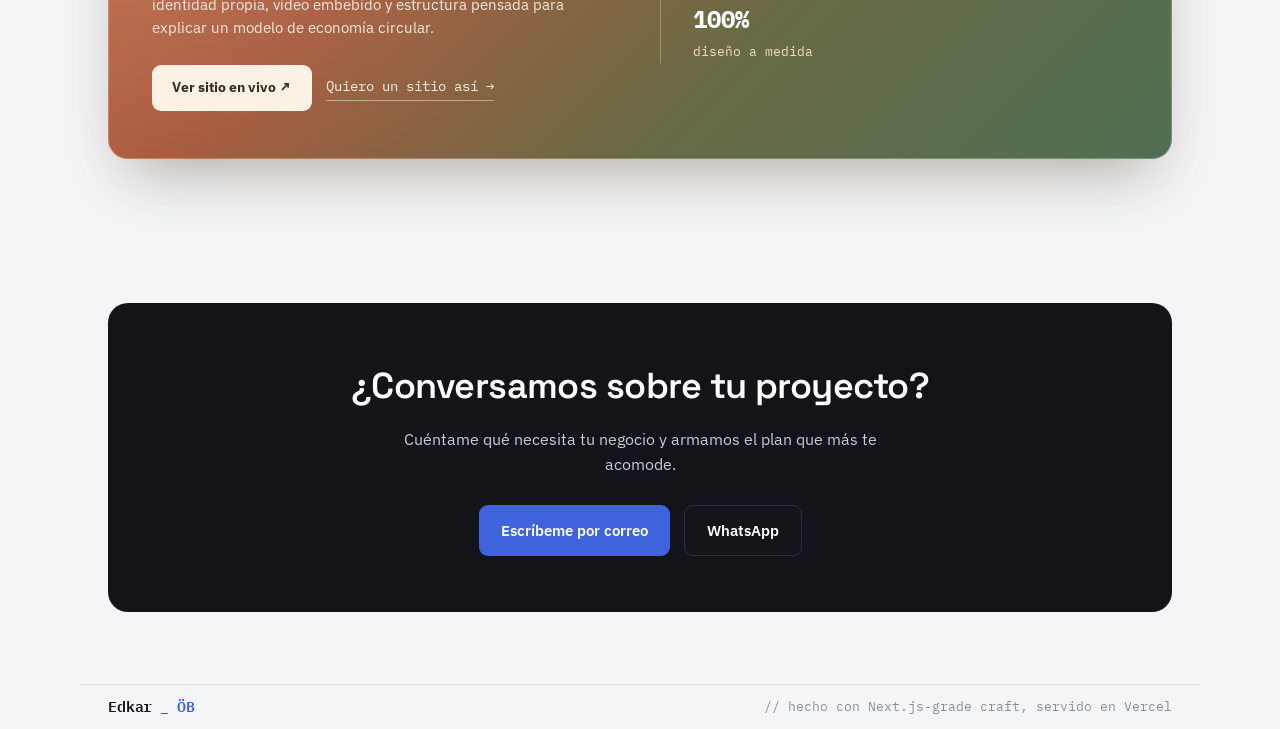
==== commit 657a9f2d: "agregar  texto" ====
--- a/index.html
+++ b/index.html
@@ -41,6 +41,7 @@
   <!-- HERO -->
   <section class="hero" style="padding-bottom:0;">
     <div>
+      <span class="service-badge">🌐 Creación de sitios web para pymes</span>
       <p class="eyebrow">webvitae.ai --digitalizamos-pymes --codigo-propio</p>
       <h1>Tu negocio ya es bueno.<br><em>Que el mundo también lo sepa.</em></h1>
       <p class="hero-sub">Hacemos visible lo que ya es bueno en tu negocio. Sitios web con código propio, sin plantillas genéricas ni mensualidades eternas — hechos para emprendedores que se toman en serio lo suyo.</p>
--- a/style.css
+++ b/style.css
@@ -725,4 +725,17 @@
   }
 @media (min-width:801px){
   .diff-grid-4{grid-template-columns:repeat(2,1fr);}
+}
+.service-badge{
+  display:inline-flex;
+  align-items:center;
+  gap:8px;
+  background:var(--accent-soft);
+  color:var(--accent);
+  font-family:var(--font-mono);
+  font-size:13px;
+  font-weight:600;
+  padding:7px 14px;
+  border-radius:20px;
+  margin-bottom:16px;
 }
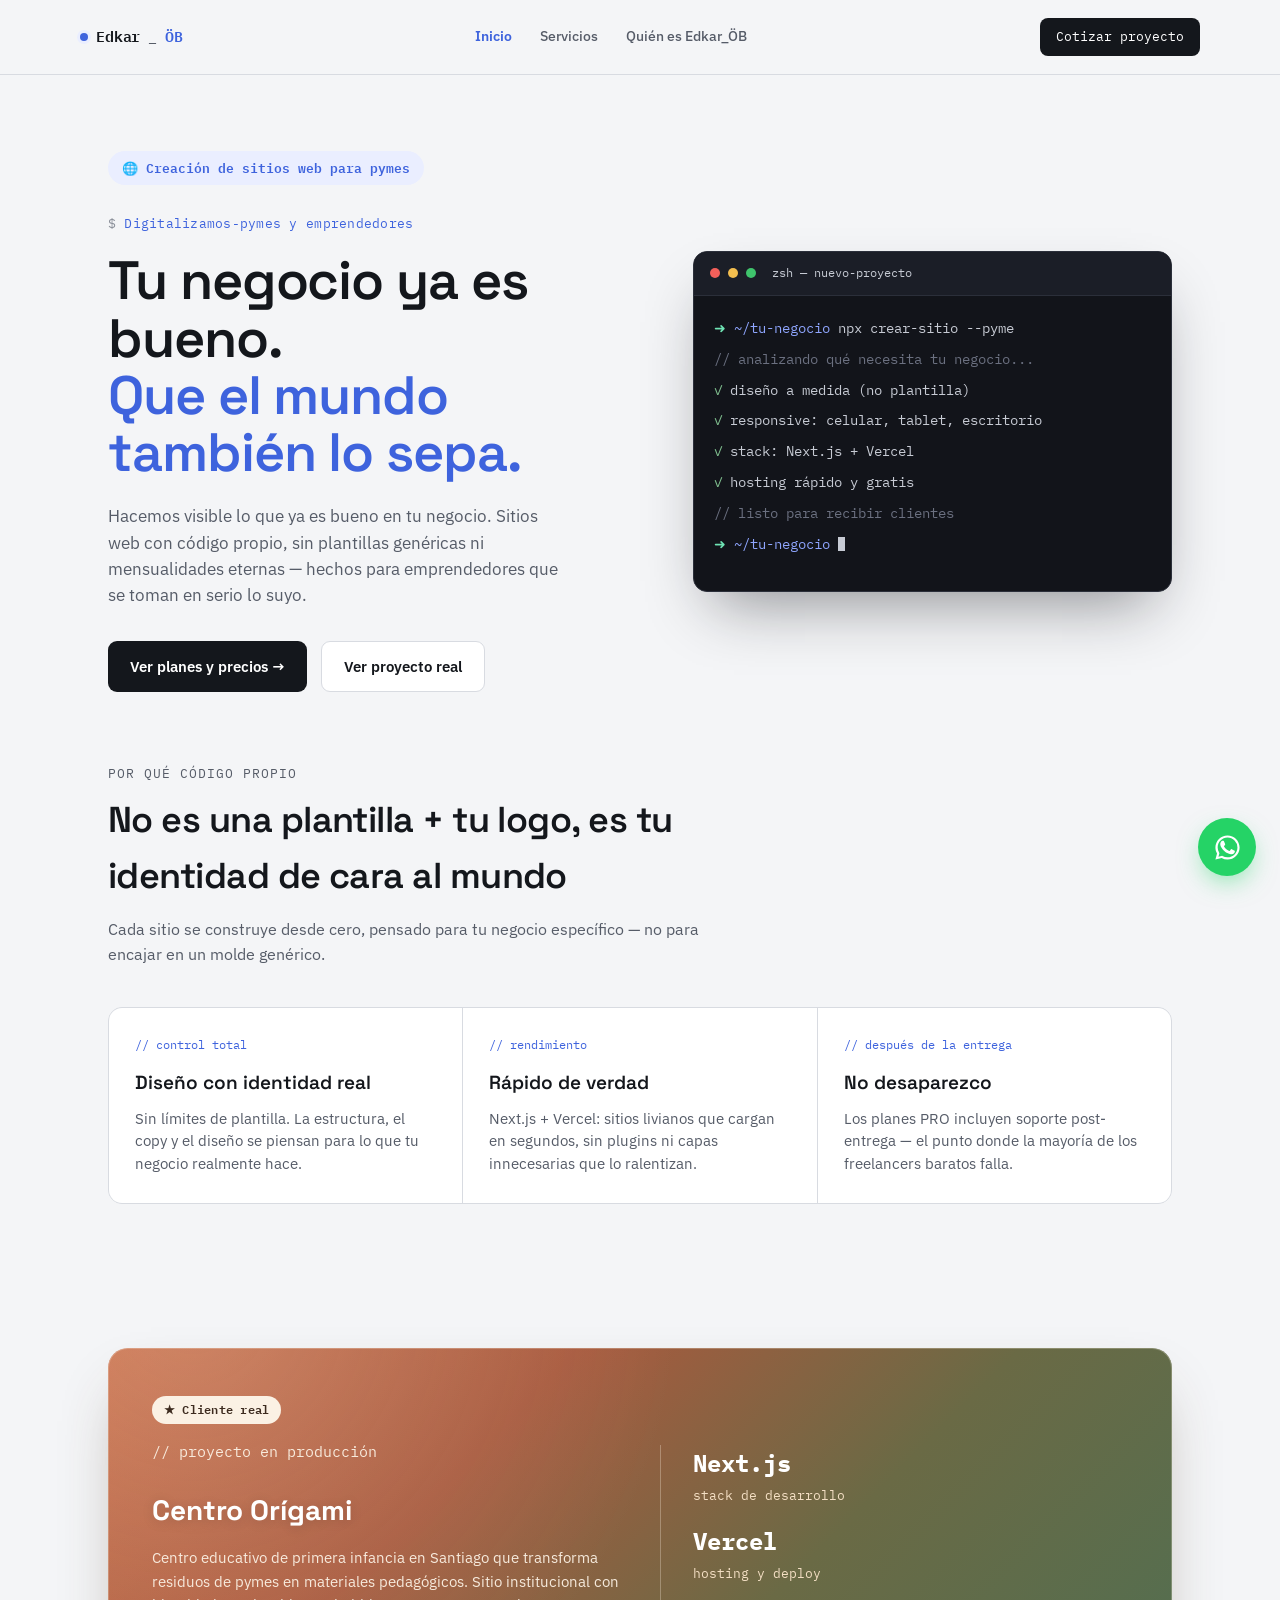
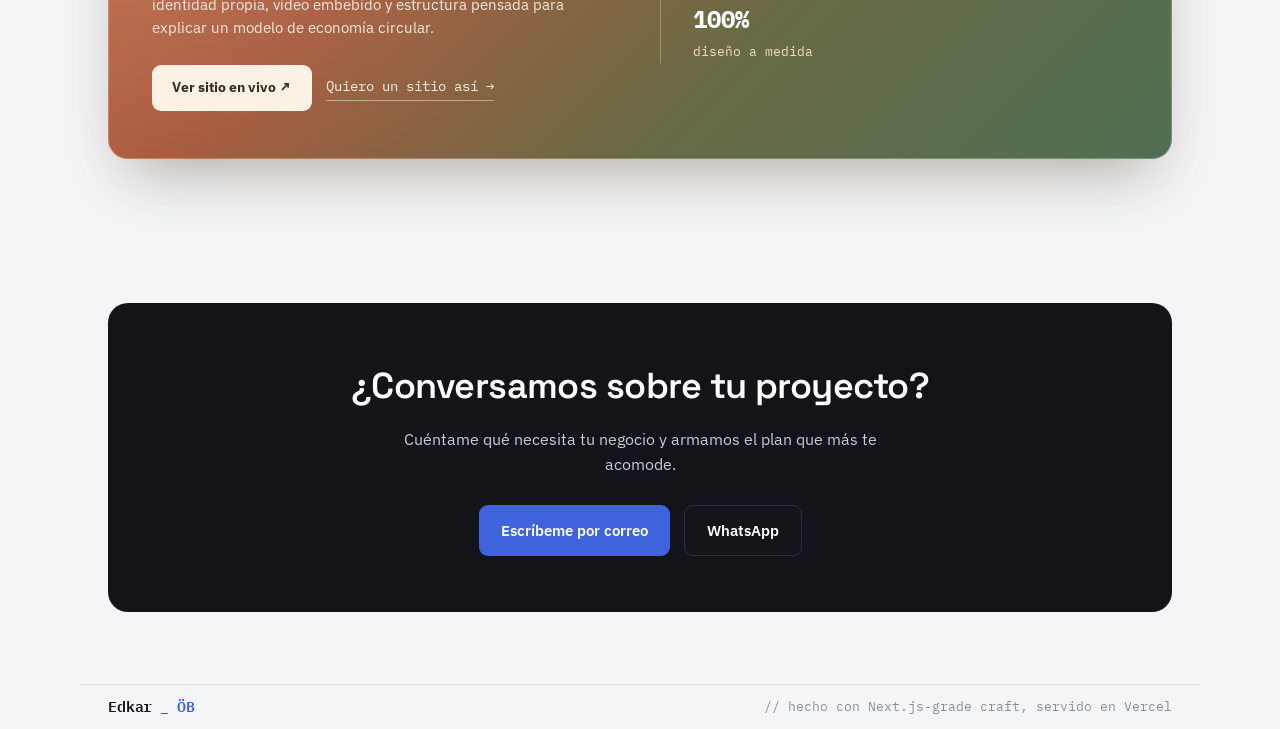
==== commit 893c4918: "modificar texto" ====
--- a/index.html
+++ b/index.html
@@ -3,7 +3,7 @@
 <head>
 <meta charset="UTF-8">
 <meta name="viewport" content="width=device-width, initial-scale=1.0">
-<title>webvitae.ai — Digitalizamos pymes y emprendedores</title>
+<title>webvitae.ai — Digitalizamos pymes y emprendedores </title>
 <meta name="description" content="Hacemos visible lo que ya es bueno en tu negocio. Sitios web con código propio para emprendedores y pymes chilenas.">
 <link rel="preconnect" href="https://fonts.googleapis.com">
 <link rel="preconnect" href="https://fonts.gstatic.com" crossorigin>
@@ -42,7 +42,7 @@
   <section class="hero" style="padding-bottom:0;">
     <div>
       <span class="service-badge">🌐 Creación de sitios web para pymes</span>
-      <p class="eyebrow">webvitae.ai --digitalizamos-pymes --codigo-propio</p>
+      <p class="eyebrow">Digitalizamos-pymes y emprendedores</p>
       <h1>Tu negocio ya es bueno.<br><em>Que el mundo también lo sepa.</em></h1>
       <p class="hero-sub">Hacemos visible lo que ya es bueno en tu negocio. Sitios web con código propio, sin plantillas genéricas ni mensualidades eternas — hechos para emprendedores que se toman en serio lo suyo.</p>
       <div class="hero-actions">
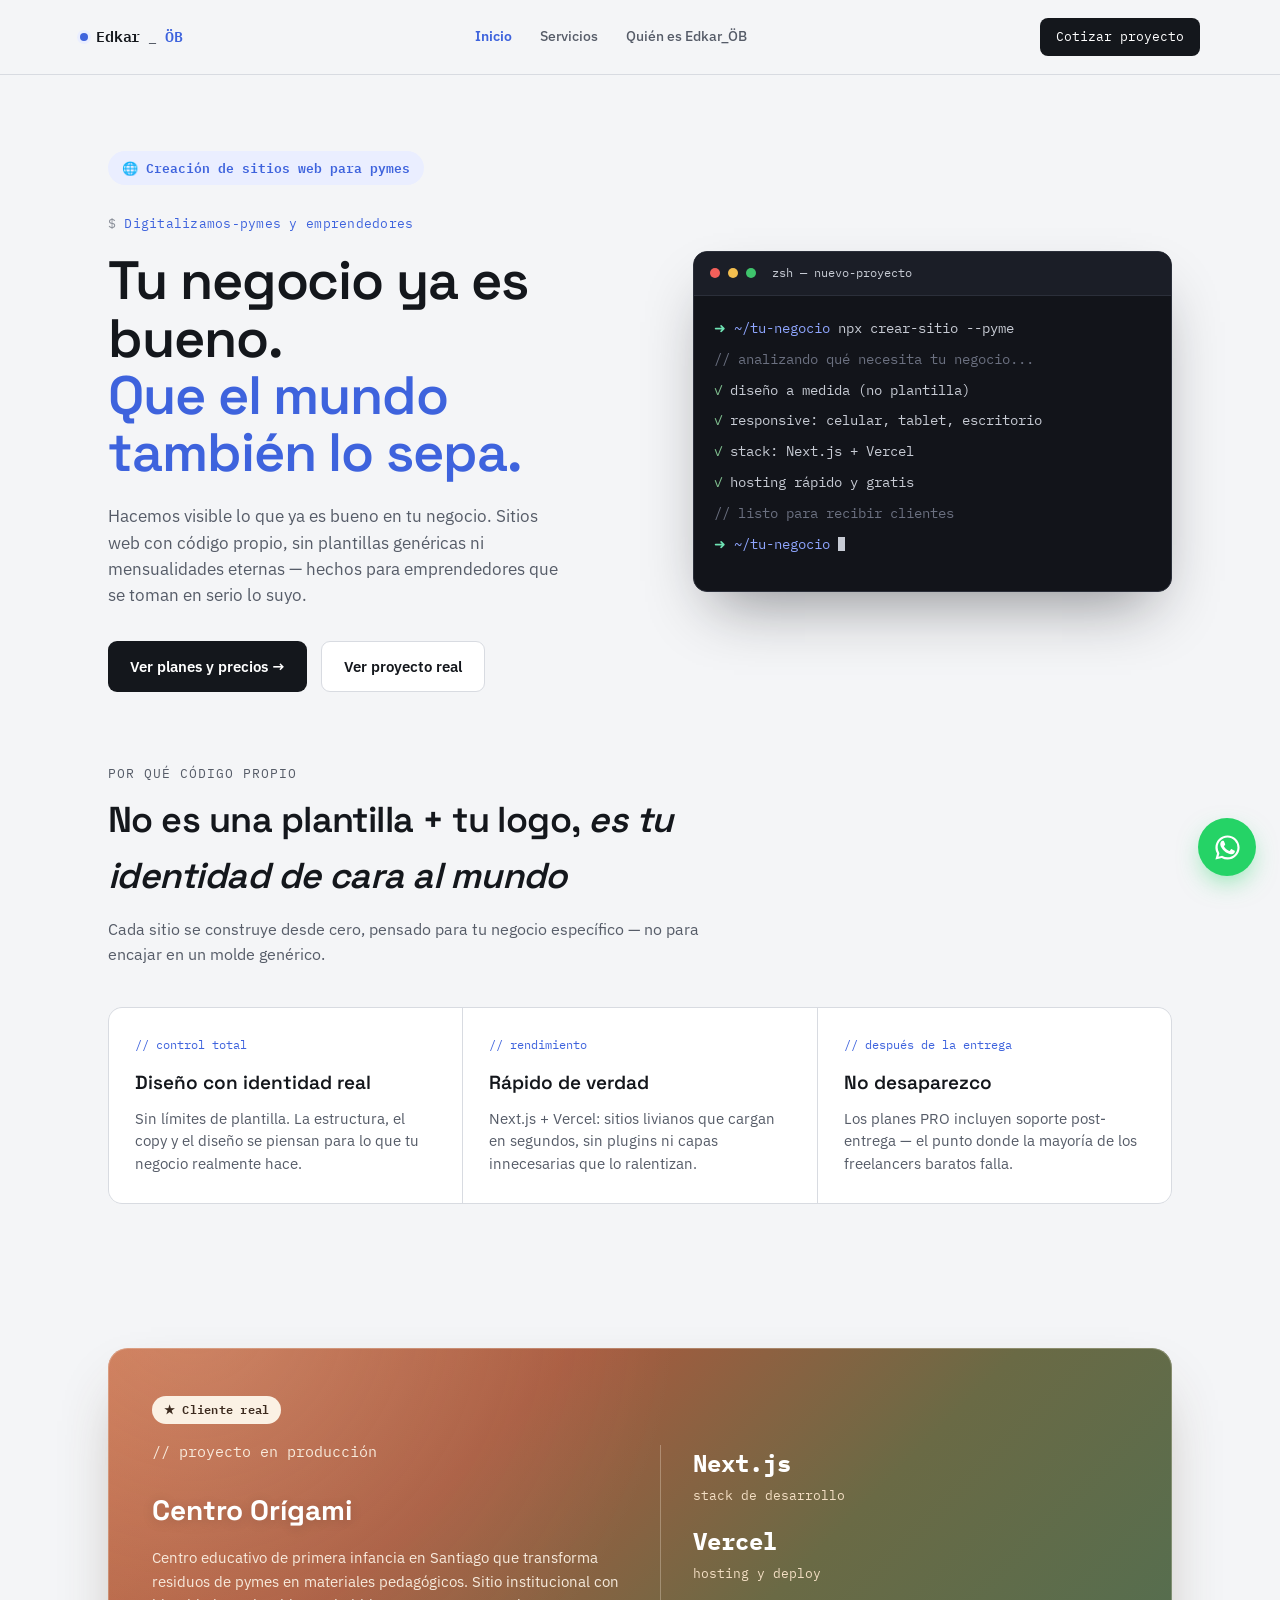
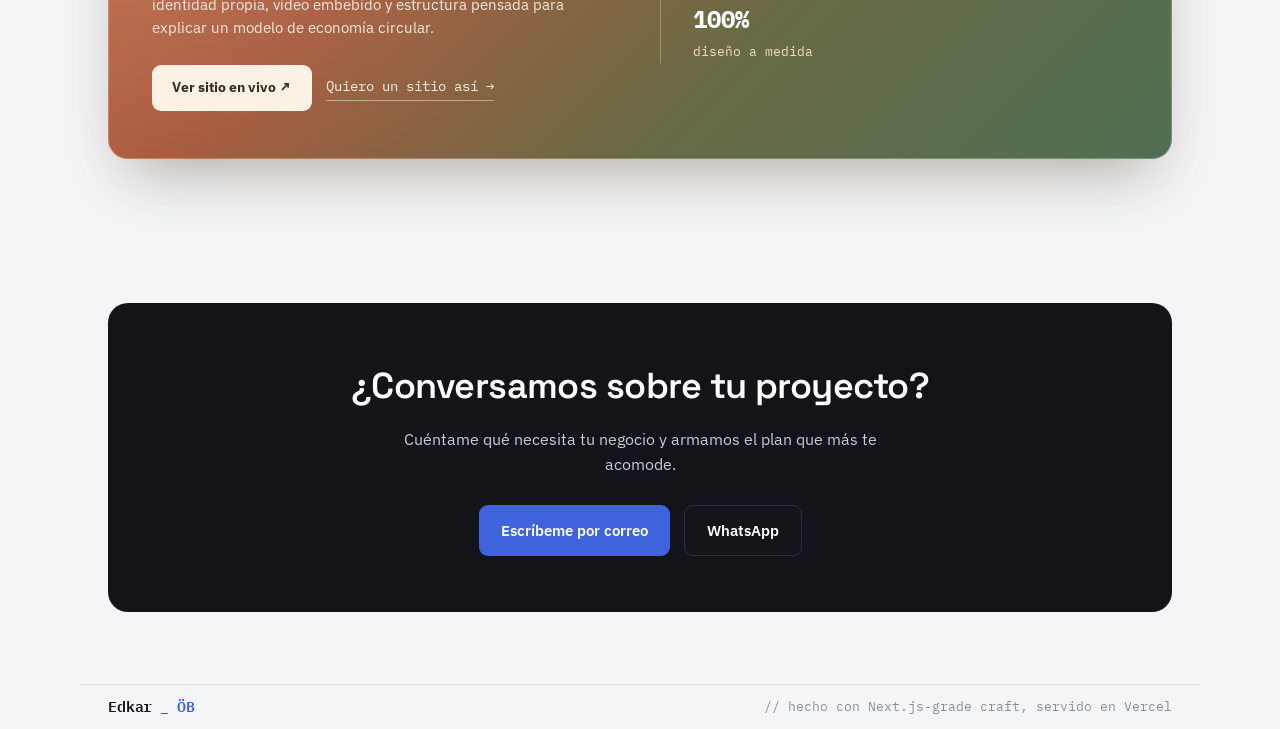
==== commit 4d10d03d: "cambiar segudno texto principal" ====
--- a/index.html
+++ b/index.html
@@ -75,7 +75,7 @@
   <section id="servicios">
     <div class="section-head">
       <p class="kicker">Por qué código propio</p>
-      <h2>No es una plantilla + tu logo, es tu identidad de cara al mundo</h2>
+      <h2>No es una plantilla + tu logo, <em>es tu identidad de cara al mundo</em></h2>
       <p class="section-sub">Cada sitio se construye desde cero, pensado para tu negocio específico — no para encajar en un molde genérico.</p>
     </div>
     <div class="diff-grid">
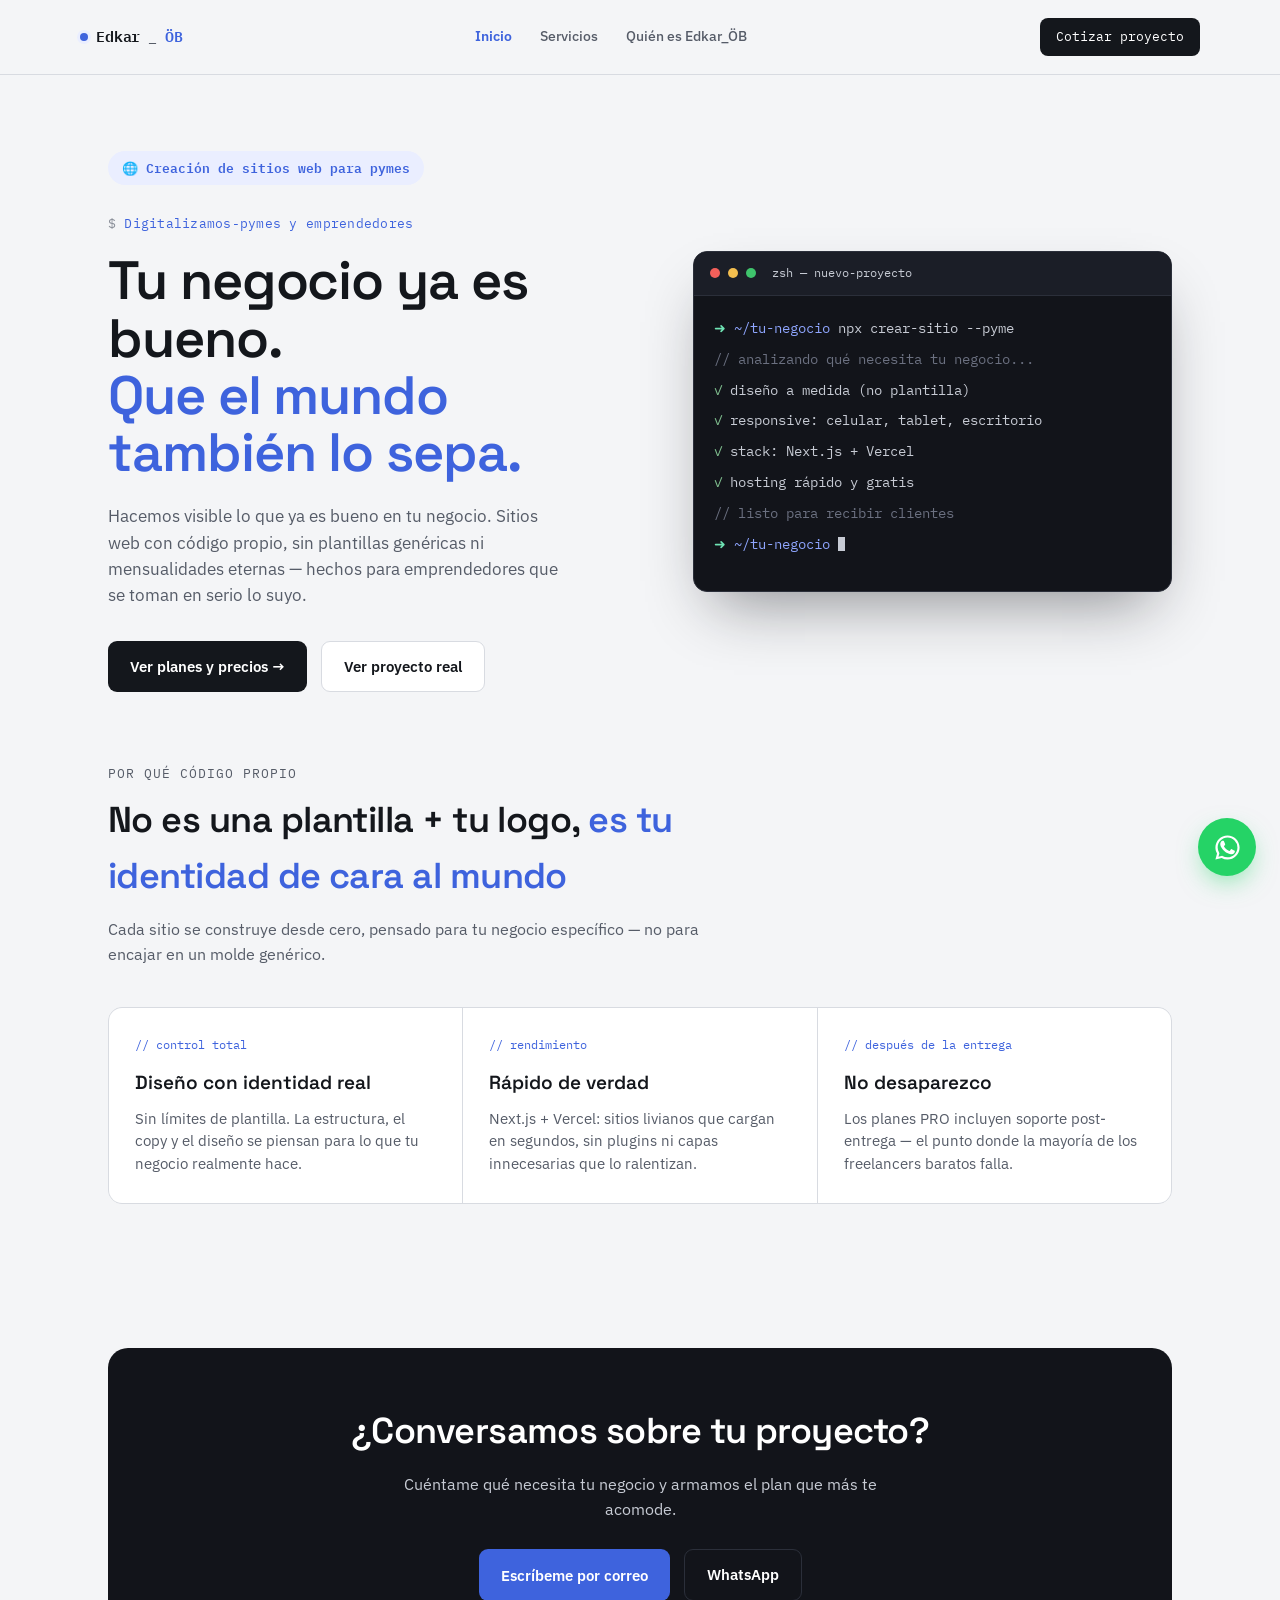
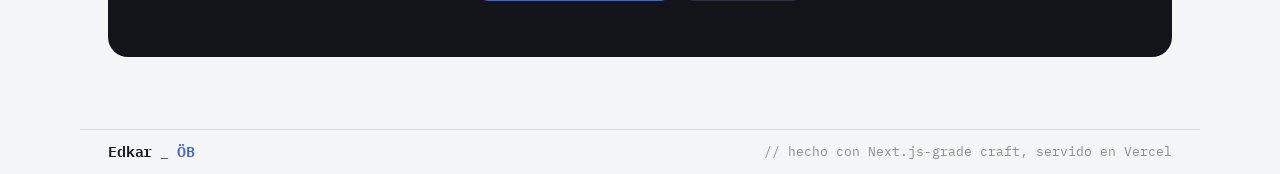
==== commit c6ea82c7: "esconder sección" ====
--- a/index.html
+++ b/index.html
@@ -98,7 +98,7 @@
   </section>
 
   <!-- PROYECTO REAL -->
-  <section id="proyecto">
+  <!--<section id="proyecto">
     <div class="case">
       <div>
         <span class="case-badge">★ Cliente real</span>
@@ -118,7 +118,7 @@
     </div>
   </section>
 
-  <!-- CTA -->
+  --><!-- CTA -->
   <section id="contacto">
     <div class="cta">
       <h2>¿Conversamos sobre tu proyecto?</h2>
--- a/style.css
+++ b/style.css
@@ -142,6 +142,10 @@
     font-style:normal;
     color:var(--accent);
   }
+  h2 em{
+  font-style:normal;
+  color:var(--accent);
+}
   .hero-sub{
     font-size:17px;
     color:var(--ink-soft);
@@ -308,23 +312,20 @@
 
   /* ---------- Proyecto real ---------- */
   .case{
-    --clay:#C96F4A;
-    --moss:#4F6F52;
-    --cream:#FBF1E4;
-    background:
-      radial-gradient(circle at 8% -10%, rgba(251,241,228,0.18), transparent 45%),
-      linear-gradient(135deg, var(--clay) 0%, #A85A3E 32%, #6A6A45 62%, var(--moss) 100%);
-    border-radius:20px;
-    padding:48px 44px;
-    display:grid;
-    grid-template-columns:1fr 1fr;
-    gap:40px;
-    align-items:center;
-    color:var(--cream);
-    position:relative;
-    overflow:hidden;
-    box-shadow:0 30px 60px -22px rgba(80,60,40,0.45);
-  }
+  background:
+    radial-gradient(circle at 15% -15%, rgba(62,99,221,0.35), transparent 55%),
+    linear-gradient(135deg, var(--surface) 0%, var(--surface-2) 55%, #10131A 100%);
+  border-radius:20px;
+  padding:48px 44px;
+  display:grid;
+  grid-template-columns:1fr 1fr;
+  gap:40px;
+  align-items:center;
+  color:#fff;
+  position:relative;
+  overflow:hidden;
+  box-shadow:0 30px 60px -22px rgba(20,23,28,0.5);
+}
   .case::after{
     content:"";
     position:absolute;
@@ -344,8 +345,8 @@
     font-size:11.5px;
     font-weight:600;
     letter-spacing:0.02em;
-    color:#3D2B1F;
-    background:var(--cream);
+    color:#fff;
+    background:var(--accent);
     padding:5px 12px;
     border-radius:20px;
     margin-bottom:16px;
@@ -353,7 +354,7 @@
   .case-label{
     font-family:var(--font-mono);
     font-size:12.5px;
-    color:#F4DFC4;
+    color:var(--paper-on-dark);
     margin-bottom:10px;
   }
   .case h3{
@@ -365,7 +366,7 @@
     text-shadow:0 2px 12px rgba(0,0,0,0.15);
   }
   .case p{
-    color:var(--cream);
+    color:var(--paper-on-dark);
     opacity:0.95;
     font-size:15px;
     margin:0 0 26px;
@@ -379,9 +380,9 @@
   .case-link{
     font-family:var(--font-mono);
     font-size:14px;
-    color:var(--cream);
+    color:#fff;
     text-decoration:none;
-    border-bottom:1px solid rgba(251,241,228,0.5);
+    border-bottom:1px solid rgba(255,255,255,0.4);
     padding-bottom:2px;
   }
   .case-link:hover{border-color:var(--cream);}
@@ -389,8 +390,8 @@
     font-family:var(--font-body);
     font-weight:700;
     font-size:14px;
-    background:var(--cream);
-    color:#3D2B1F;
+    background:var(--accent);
+    color:#fff;   
     padding:12px 20px;
     border-radius:9px;
     text-decoration:none;
@@ -398,21 +399,21 @@
   }
   .case-cta:hover{
     transform:translateY(-2px);
-    box-shadow:0 10px 22px -8px rgba(0,0,0,0.35);
+    box-shadow:0 10px 22px -8px rgba(62,99,221,0.5);
   }
   .case-stats{
     display:flex;
     flex-direction:column;
     gap:16px;
     font-family:var(--font-mono);
-    border-left:1px solid rgba(251,241,228,0.3);
+    border-left:1px solid var(--surface-line);
     padding-left:32px;
   }
   @media (max-width:800px){
     .case-stats{border-left:none;padding-left:0;border-top:1px solid rgba(251,241,228,0.3);padding-top:20px;}
   }
   .case-stat b{display:block;font-size:24px;color:#fff;font-weight:700;}
-  .case-stat span{font-size:12.5px;color:#F4DFC4;}
+  .case-stat span{font-size:12.5px;color:var(--paper-on-dark);}
 
   /* ---------- Pricing cards ---------- */
   .plans{
